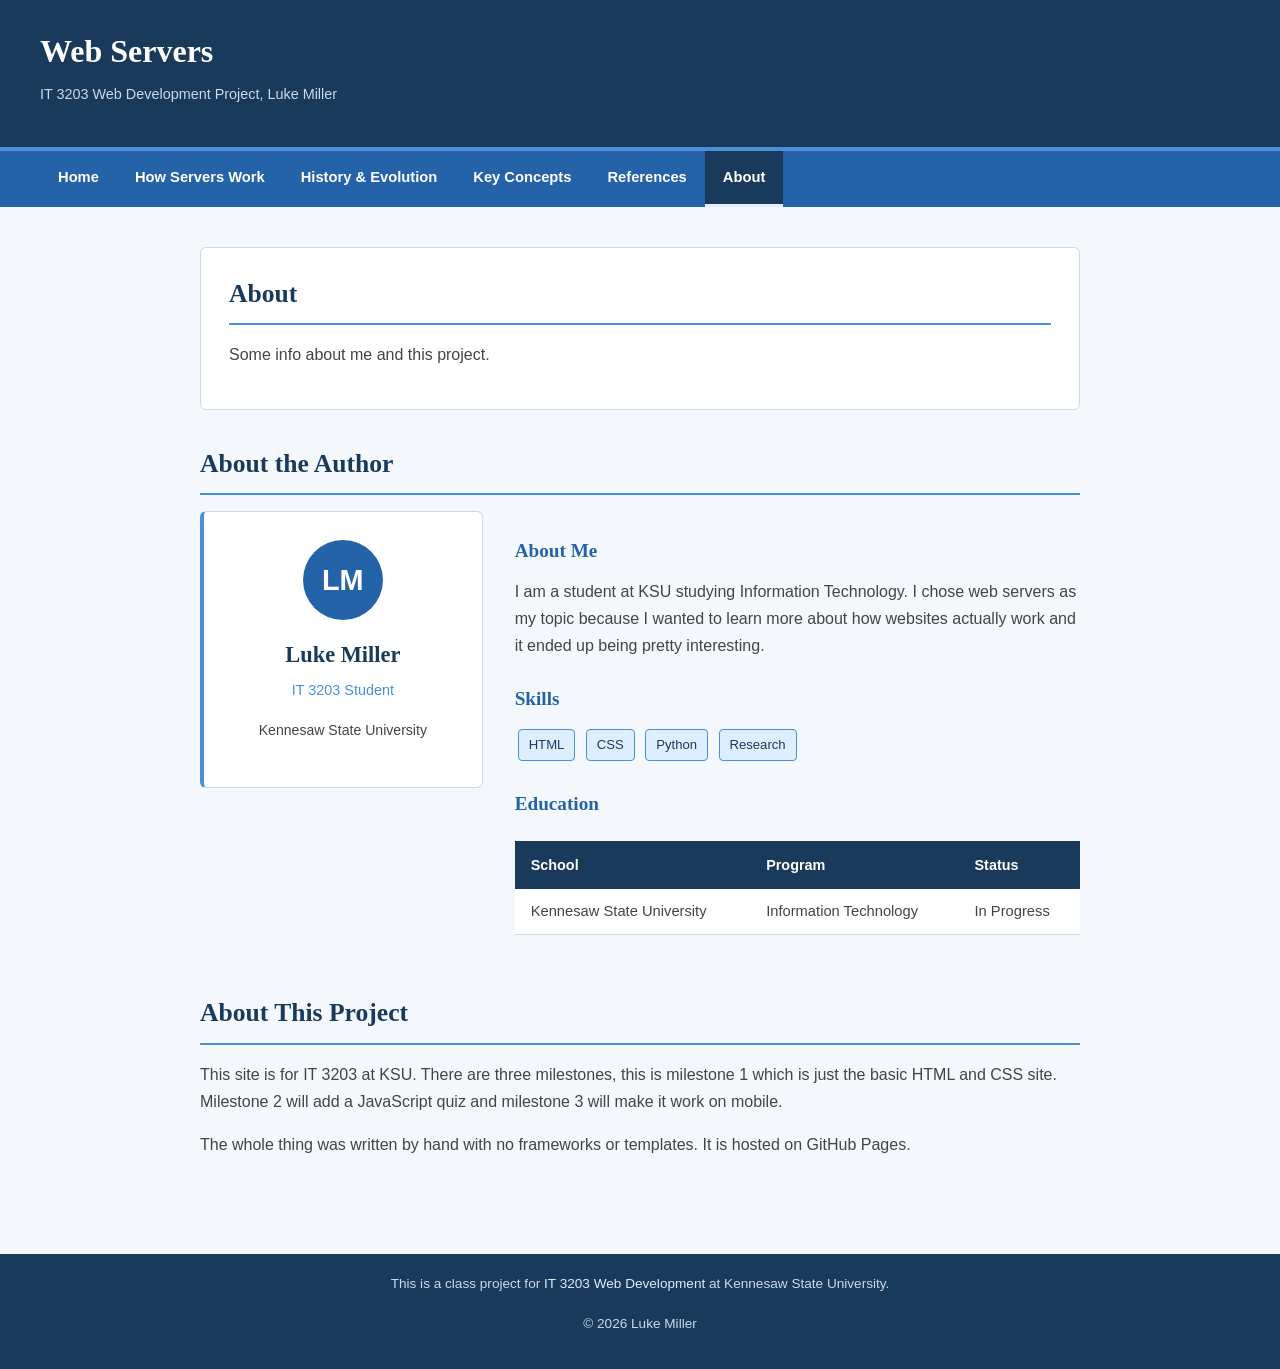
==== about.html @ 10218efb "Add files via upload" ====
<!DOCTYPE html>
<html lang="en">
<head>
    <meta charset="UTF-8">
    <meta name="viewport" content="width=device-width, initial-scale=1.0">
    <title>About - Web Servers</title>
    <link rel="stylesheet" href="styles.css">
</head>
<body>
<div class="page-wrapper">

    <header>
        <h1>Web Servers</h1>
        <p>IT 3203 Web Development Project, Luke Miller</p>
    </header>

    <nav>
        <ul>
            <li><a href="index.html">Home</a></li>
            <li><a href="how-servers-work.html">How Servers Work</a></li>
            <li><a href="history.html">History &amp; Evolution</a></li>
            <li><a href="key-concepts.html">Key Concepts</a></li>
            <li><a href="references.html">References</a></li>
            <li><a href="about.html" class="active">About</a></li>
        </ul>
    </nav>

    <main>

        <div id="page-intro">
            <h2 class="section-title">About</h2>
            <p>Some info about me and this project.</p>
        </div>

        <h2 class="section-title">About the Author</h2>

        <div class="about-grid">
            <div>
                <div class="card" style="text-align: center; padding: 28px 20px;">
                    <div style="width: 80px; height: 80px; border-radius: 50%; background-color: #2563a8; color: white; font-size: 1.8rem; font-weight: bold; display: flex; align-items: center; justify-content: center; margin: 0 auto 16px;">
                        LM
                    </div>
                    <h2 style="font-family: Georgia, serif; color: #1a3a5c; font-size: 1.4rem; margin-bottom: 4px;">Luke Miller</h2>
                    <p style="color: #4a90d9; font-size: 0.9rem;">IT 3203 Student</p>
                    <p style="color: #444444; font-size: 0.88rem; margin-top: 8px;">Kennesaw State University</p>
                </div>
            </div>

            <div class="about-info">
                <h3 class="sub-title">About Me</h3>
                <p>
                    I am a student at KSU studying Information Technology. I chose web servers as my
                    topic because I wanted to learn more about how websites actually work and it ended
                    up being pretty interesting.
                </p>

                <h3 class="sub-title">Skills</h3>
                <div style="margin-bottom: 20px;">
                    <span class="skill-badge">HTML</span>
                    <span class="skill-badge">CSS</span>
                    <span class="skill-badge">Python</span>
                    <span class="skill-badge">Research</span>
                </div>

                <h3 class="sub-title">Education</h3>
                <table>
                    <thead>
                        <tr>
                            <th>School</th>
                            <th>Program</th>
                            <th>Status</th>
                        </tr>
                    </thead>
                    <tbody>
                        <tr>
                            <td>Kennesaw State University</td>
                            <td>Information Technology</td>
                            <td>In Progress</td>
                        </tr>
                    </tbody>
                </table>
            </div>
        </div>

        <h2 class="section-title" style="margin-top: 36px;">About This Project</h2>
        <p>
            This site is for IT 3203 at KSU. There are three milestones, this is milestone 1 which
            is just the basic HTML and CSS site. Milestone 2 will add a JavaScript quiz and milestone
            3 will make it work on mobile.
        </p>
        <p>
            The whole thing was written by hand with no frameworks or templates. It is hosted on GitHub Pages.
        </p>

    </main>

    <footer>
        <p>This is a class project for <a href="https://ksuweb.github.io/IT3203/" target="_blank">IT 3203 Web Development</a> at Kennesaw State University.</p>
        <p style="margin-top: 6px;">&copy; 2026 Luke Miller</p>
    </footer>

</div>
</body>
</html>
---- styles.css ----
/* my css stylesheet for web servers project */
/* Luke Miller IT 3203 */

/* color variables */
:root {
    --blue-dark: #1a3a5c;
    --blue-mid: #2563a8;
    --blue-light: #4a90d9;
    --blue-pale: #dceeff;
    --white: #ffffff;
    --gray-light: #f4f7fb;
    --gray-mid: #cdd8e8;
    --gray-text: #444444;
}

/* reset */
* {
    margin: 0;
    padding: 0;
    box-sizing: border-box;
}

body {
    font-family: 'Trebuchet MS', sans-serif;
    font-size: 16px;
    color: #444444;
    background-color: #f4f7fb;
    line-height: 1.7;
}

/* grid layout for the page */
.page-wrapper {
    display: grid;
    grid-template-rows: auto auto 1fr auto;
    grid-template-areas:
        "header"
        "nav"
        "main"
        "footer";
    min-height: 100vh;
}

/* header styles */
header {
    grid-area: header;
    background-color: #1a3a5c;
    color: white;
    padding: 24px 40px;
    border-bottom: 4px solid #4a90d9;
}

header h1 {
    font-family: Georgia, serif;
    font-size: 2rem;
}

header p {
    font-size: 0.9rem;
    color: #cdd8e8;
    margin-top: 4px;
}

/* navigation - type selector */
nav {
    grid-area: nav;
    background-color: #2563a8;
}

nav ul {
    list-style: none;
    display: flex;
    flex-wrap: wrap;
    padding: 0 40px;
}

nav ul li a {
    display: block;
    padding: 14px 18px;
    color: white;
    text-decoration: none;
    font-size: 0.92rem;
    font-weight: bold;
    border-bottom: 3px solid transparent;
}

/* hover effect on nav links */
nav ul li a:hover {
    background-color: #1a3a5c;
    border-bottom: 3px solid #4a90d9;
}

nav ul li a.active {
    background-color: #1a3a5c;
    border-bottom: 3px solid #dceeff;
}

/* main content area */
main {
    grid-area: main;
    padding: 40px;
    max-width: 960px;
    width: 100%;
    margin: 0 auto;
}

/* class selector for section titles */
.section-title {
    font-family: Georgia, serif;
    font-size: 1.6rem;
    color: #1a3a5c;
    margin-bottom: 16px;
    padding-bottom: 8px;
    border-bottom: 2px solid #4a90d9;
}

.sub-title {
    font-family: Georgia, serif;
    font-size: 1.2rem;
    color: #2563a8;
    margin: 24px 0 10px 0;
}

p {
    margin-bottom: 16px;
}

/* card grid */
.card-grid {
    display: grid;
    grid-template-columns: repeat(auto-fit, minmax(220px, 1fr));
    gap: 20px;
    margin: 24px 0;
}

.card {
    background-color: white;
    border: 1px solid #cdd8e8;
    border-left: 4px solid #4a90d9;
    border-radius: 6px;
    padding: 20px;
}

.card h3 {
    color: #1a3a5c;
    font-size: 1rem;
    margin-bottom: 8px;
}

/* lists */
ul.content-list {
    margin: 12px 0 20px 24px;
}

ul.content-list li {
    margin-bottom: 8px;
}

ol.content-list {
    margin: 12px 0 20px 24px;
}

ol.content-list li {
    margin-bottom: 8px;
}

/* table styles */
table {
    width: 100%;
    border-collapse: collapse;
    margin: 20px 0;
    background-color: white;
}

th {
    background-color: #1a3a5c;
    color: white;
    padding: 12px 16px;
    text-align: left;
    font-size: 0.9rem;
}

td {
    padding: 10px 16px;
    border-bottom: 1px solid #cdd8e8;
    font-size: 0.92rem;
}

/* zebra stripes on table rows */
tr:nth-child(even) {
    background-color: #dceeff;
}

/* id selector for intro box */
#page-intro {
    background-color: white;
    border: 1px solid #cdd8e8;
    border-radius: 6px;
    padding: 24px 28px;
    margin-bottom: 32px;
}

/* table of contents box */
.toc {
    background-color: white;
    border: 1px solid #cdd8e8;
    border-radius: 6px;
    padding: 20px 28px;
    display: inline-block;
    min-width: 260px;
    margin: 20px 0;
}

.toc h3 {
    color: #1a3a5c;
    margin-bottom: 12px;
    font-size: 1rem;
    text-transform: uppercase;
    letter-spacing: 1px;
}

.toc ol {
    margin-left: 20px;
}

.toc ol li {
    margin-bottom: 6px;
}

/* link styles with hover */
a {
    color: #2563a8;
    text-decoration: none;
}

a:hover {
    color: #1a3a5c;
    text-decoration: underline;
}

/* key term boxes */
.key-term {
    background-color: white;
    border: 1px solid #cdd8e8;
    border-left: 4px solid #2563a8;
    border-radius: 4px;
    padding: 16px 20px;
    margin-bottom: 16px;
}

.key-term h3 {
    color: #1a3a5c;
    font-size: 1rem;
    margin-bottom: 6px;
}

/* reference boxes */
.reference-item {
    background-color: white;
    border: 1px solid #cdd8e8;
    border-radius: 4px;
    padding: 14px 18px;
    margin-bottom: 12px;
    font-size: 0.92rem;
}

.reference-item a {
    font-size: 0.85rem;
    display: block;
    margin-top: 4px;
}

/* about page grid layout */
.about-grid {
    display: grid;
    grid-template-columns: 1fr 2fr;
    gap: 32px;
}

/* skill badges on about page */
.skill-badge {
    display: inline-block;
    background-color: #dceeff;
    color: #1a3a5c;
    border: 1px solid #4a90d9;
    border-radius: 4px;
    padding: 4px 10px;
    font-size: 0.82rem;
    margin: 3px;
}

/* footer */
footer {
    grid-area: footer;
    background-color: #1a3a5c;
    color: #cdd8e8;
    text-align: center;
    padding: 18px 40px;
    font-size: 0.85rem;
    margin-top: 40px;
}

footer a {
    color: #dceeff;
}

footer a:hover {
    color: white;
}
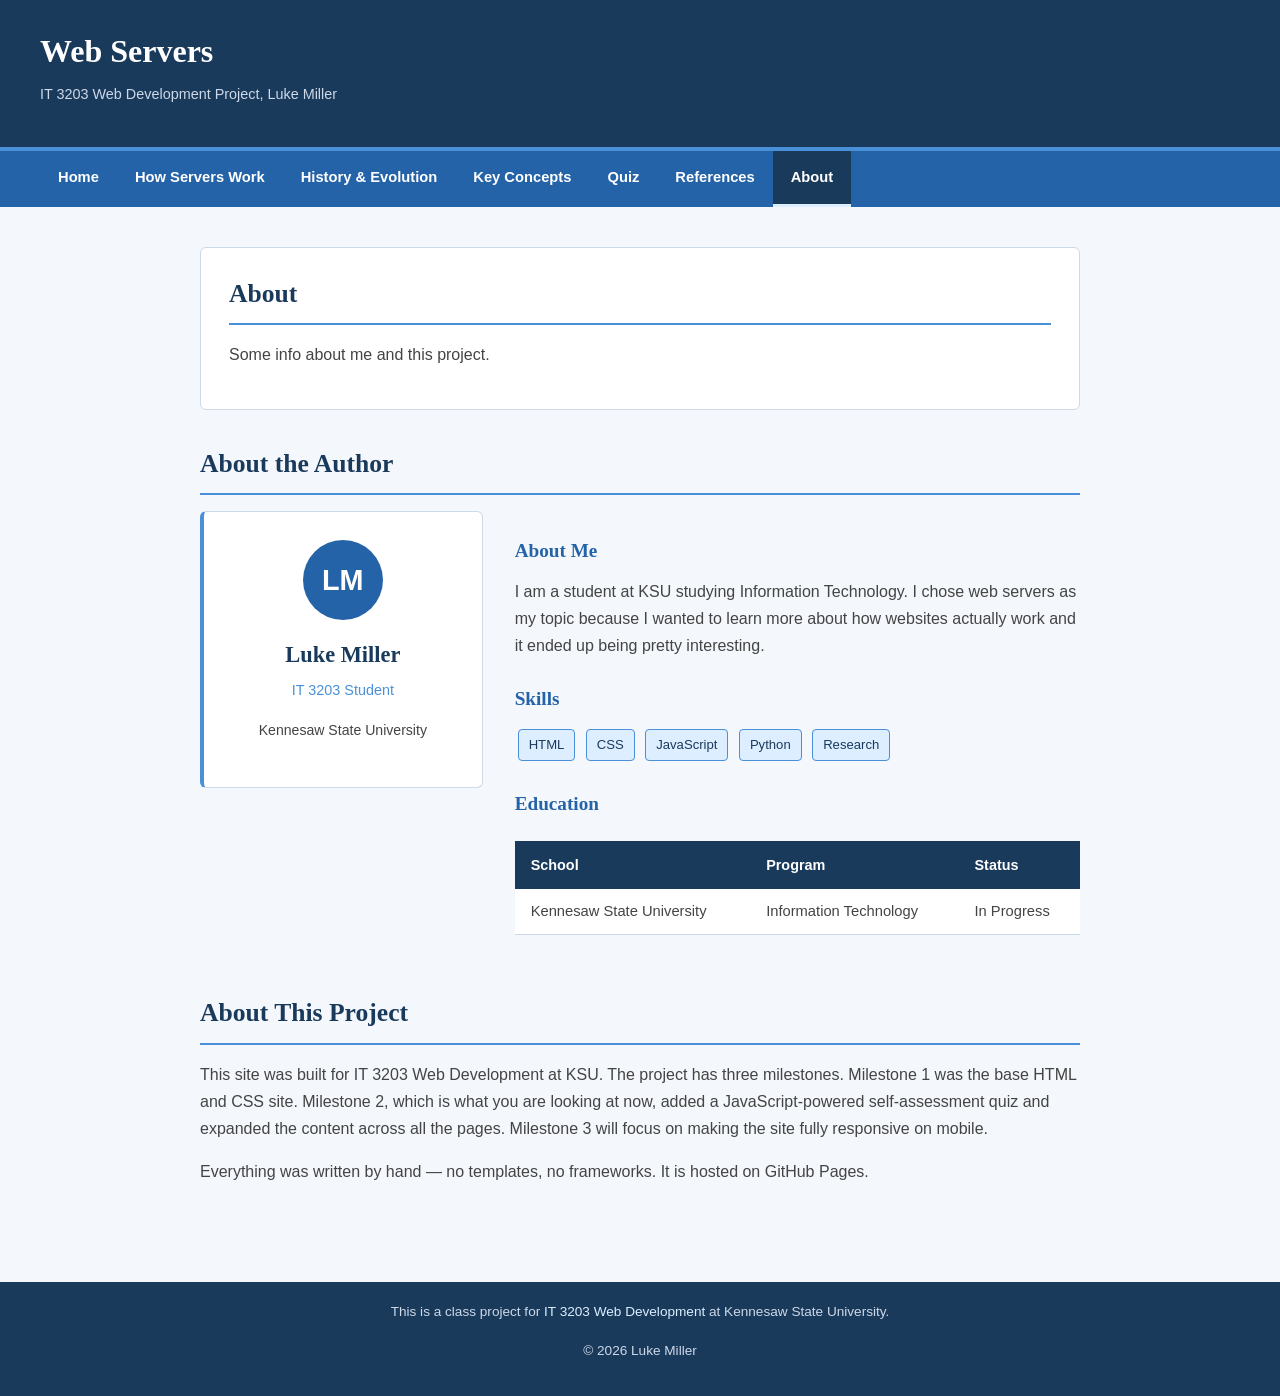
==== commit 37866a06: "Add files via upload" ====
--- a/about.html
+++ b/about.html
@@ -20,6 +20,7 @@
             <li><a href="how-servers-work.html">How Servers Work</a></li>
             <li><a href="history.html">History &amp; Evolution</a></li>
             <li><a href="key-concepts.html">Key Concepts</a></li>
+            <li><a href="quiz.html">Quiz</a></li>
             <li><a href="references.html">References</a></li>
             <li><a href="about.html" class="active">About</a></li>
         </ul>
@@ -58,6 +59,7 @@
                 <div style="margin-bottom: 20px;">
                     <span class="skill-badge">HTML</span>
                     <span class="skill-badge">CSS</span>
+                    <span class="skill-badge">JavaScript</span>
                     <span class="skill-badge">Python</span>
                     <span class="skill-badge">Research</span>
                 </div>
@@ -84,13 +86,13 @@
 
         <h2 class="section-title" style="margin-top: 36px;">About This Project</h2>
         <p>
-            This site is for IT 3203 at KSU. There are three milestones, this is milestone 1 which
-            is just the basic HTML and CSS site. Milestone 2 will add a JavaScript quiz and milestone
-            3 will make it work on mobile.
+            This site was built for IT 3203 Web Development at KSU. The project has three milestones.
+            Milestone 1 was the base HTML and CSS site. Milestone 2, which is what you are looking at now,
+            added a JavaScript-powered self-assessment quiz and expanded the content across all the pages.
+            Milestone 3 will focus on making the site fully responsive on mobile.
         </p>
         <p>
-            The whole thing was written by hand with no frameworks or templates. It is hosted on GitHub Pages.
-        </p>
+            Everything was written by hand — no templates, no frameworks. It is hosted on GitHub Pages.</p>
 
     </main>
 
--- a/styles.css
+++ b/styles.css
@@ -306,3 +306,144 @@
 footer a:hover {
     color: white;
 }
+
+/* =============================================
+   MILESTONE 2 STYLE ADDITIONS
+   ============================================= */
+
+/* stats bar - row of 3 highlight numbers on home page */
+.stats-bar {
+    display: grid;
+    grid-template-columns: repeat(auto-fit, minmax(160px, 1fr));
+    gap: 16px;
+    margin: 28px 0;
+}
+
+.stat-card {
+    background-color: var(--blue-dark);
+    color: white;
+    border-radius: 6px;
+    padding: 20px 16px;
+    text-align: center;
+}
+
+.stat-card .stat-number {
+    font-family: Georgia, serif;
+    font-size: 2rem;
+    font-weight: bold;
+    color: var(--blue-light);
+    display: block;
+    line-height: 1;
+    margin-bottom: 6px;
+}
+
+.stat-card .stat-label {
+    font-size: 0.82rem;
+    color: var(--gray-mid);
+    text-transform: uppercase;
+    letter-spacing: 0.5px;
+}
+
+/* callout / did-you-know box */
+.callout {
+    background-color: var(--blue-pale);
+    border-left: 4px solid var(--blue-mid);
+    border-radius: 0 6px 6px 0;
+    padding: 16px 20px;
+    margin: 24px 0;
+    font-size: 0.95rem;
+    color: var(--blue-dark);
+}
+
+.callout strong {
+    display: block;
+    margin-bottom: 4px;
+    font-size: 0.8rem;
+    text-transform: uppercase;
+    letter-spacing: 1px;
+    color: var(--blue-mid);
+}
+
+/* warning / note callout variant */
+.callout.note {
+    background-color: #fffde7;
+    border-left-color: #f9a825;
+    color: #4a3900;
+}
+
+.callout.note strong {
+    color: #f9a825;
+}
+
+/* page hero accent strip under the intro box */
+.page-hero {
+    background: linear-gradient(135deg, var(--blue-dark) 0%, var(--blue-mid) 100%);
+    color: white;
+    border-radius: 6px;
+    padding: 28px 32px;
+    margin-bottom: 32px;
+    position: relative;
+    overflow: hidden;
+}
+
+.page-hero::after {
+    content: "";
+    position: absolute;
+    right: -20px;
+    top: -20px;
+    width: 120px;
+    height: 120px;
+    border-radius: 50%;
+    background-color: rgba(255,255,255,0.05);
+}
+
+.page-hero h2 {
+    font-family: Georgia, serif;
+    font-size: 1.6rem;
+    margin-bottom: 10px;
+    color: white;
+    border: none;
+    padding: 0;
+}
+
+.page-hero p {
+    color: var(--blue-pale);
+    margin-bottom: 0;
+    font-size: 0.97rem;
+    line-height: 1.6;
+}
+
+/* two column layout for concept pairs */
+.two-col {
+    display: grid;
+    grid-template-columns: 1fr 1fr;
+    gap: 20px;
+    margin: 20px 0;
+}
+
+@media (max-width: 640px) {
+    .two-col {
+        grid-template-columns: 1fr;
+    }
+    .about-grid {
+        grid-template-columns: 1fr;
+    }
+}
+
+/* method badge in HTTP methods table */
+.method-badge {
+    display: inline-block;
+    font-family: monospace;
+    font-size: 0.85rem;
+    font-weight: bold;
+    padding: 2px 8px;
+    border-radius: 3px;
+    background-color: var(--blue-dark);
+    color: white;
+}
+
+/* comparison table row highlight for server software */
+tr.highlight-row td {
+    font-weight: bold;
+    color: var(--blue-dark);
+}
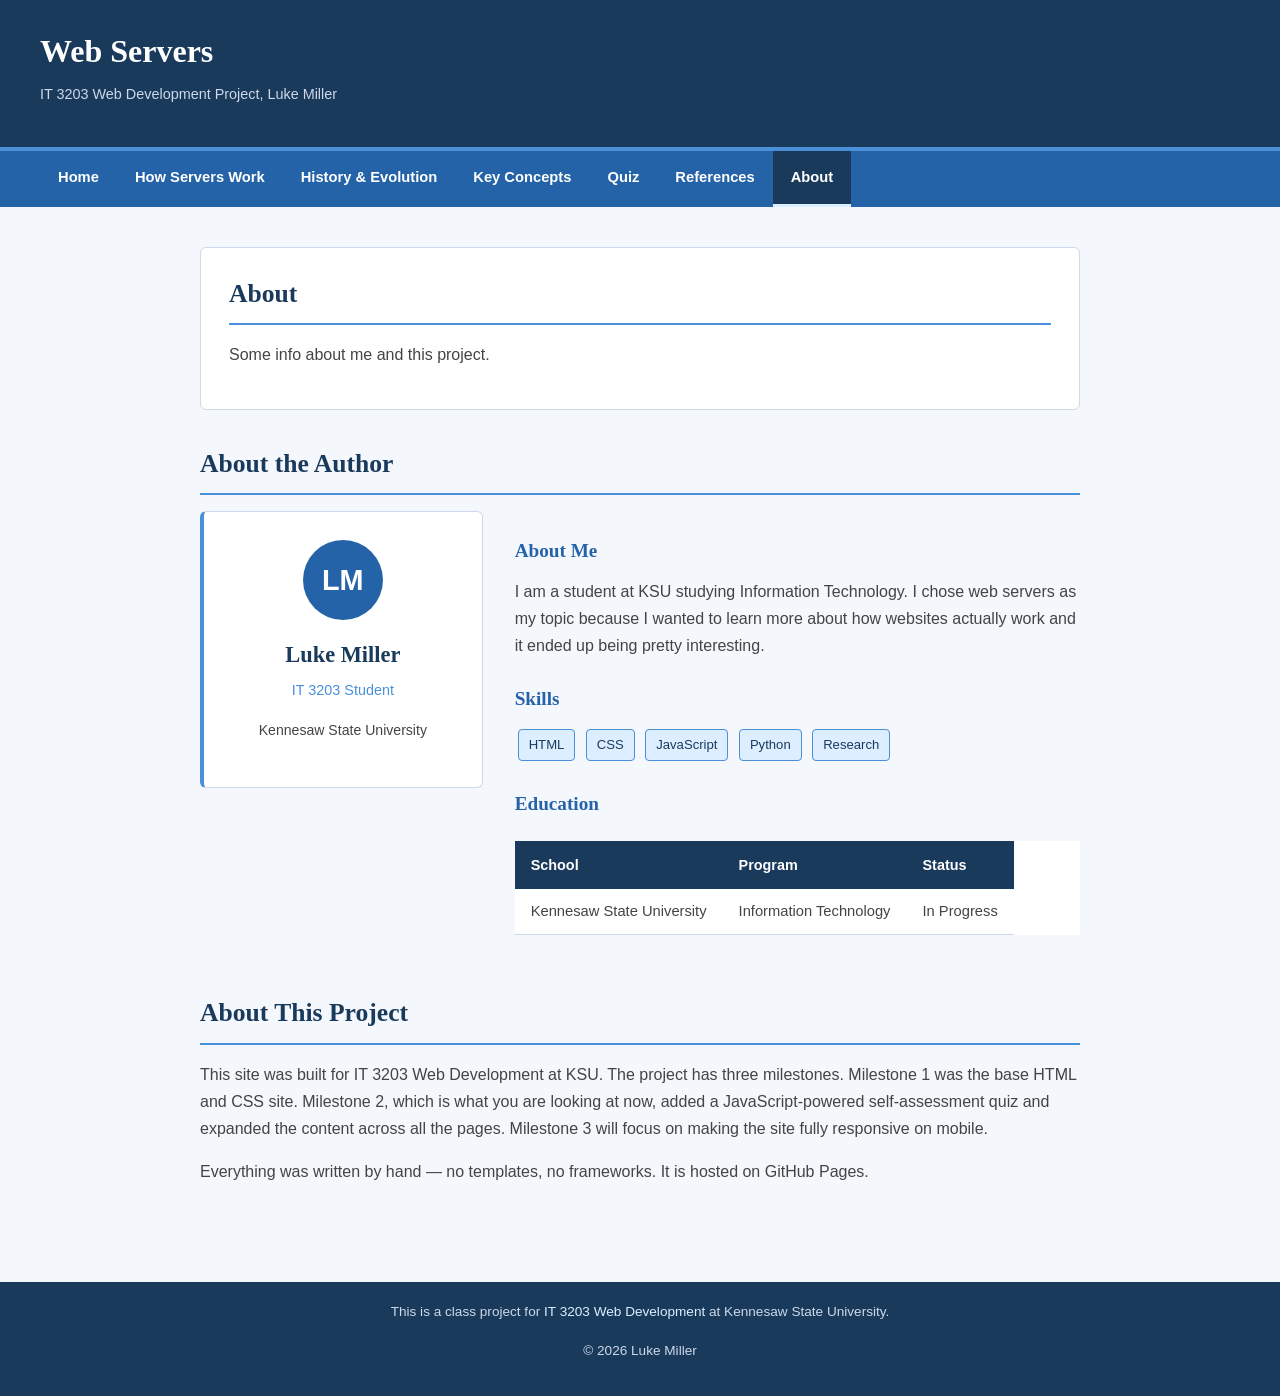
==== commit 13ced5a5: "Add files via upload" ====
--- a/about.html
+++ b/about.html
@@ -10,11 +10,12 @@
 <div class="page-wrapper">
 
     <header>
-        <h1>Web Servers</h1>
-        <p>IT 3203 Web Development Project, Luke Miller</p>
+        <div class="header-text"><h1>Web Servers</h1>
+        <p>IT 3203 Web Development Project, Luke Miller</p></div>
+        <button class="menu-toggle" id="menu-toggle" aria-expanded="false" aria-controls="main-nav">Menu</button>
     </header>
 
-    <nav>
+    <nav id="main-nav">
         <ul>
             <li><a href="index.html">Home</a></li>
             <li><a href="how-servers-work.html">How Servers Work</a></li>
@@ -102,5 +103,6 @@
     </footer>
 
 </div>
+<script src="main.js"></script>
 </body>
 </html>
--- a/styles.css
+++ b/styles.css
@@ -1,5 +1,8 @@
-/* my css stylesheet for web servers project */
-/* Luke Miller IT 3203 */
+/* =============================================
+   Web Servers Project - styles.css
+   Luke Miller | IT 3203 Web Development
+   Milestone 3: Added responsive/mobile design
+   ============================================= */
 
 /* color variables */
 :root {
@@ -47,6 +50,11 @@
     color: white;
     padding: 24px 40px;
     border-bottom: 4px solid #4a90d9;
+    display: flex;
+    align-items: center;
+    justify-content: space-between;
+    flex-wrap: wrap;
+    gap: 10px;
 }
 
 header h1 {
@@ -60,7 +68,26 @@
     margin-top: 4px;
 }
 
-/* navigation - type selector */
+/* wrapper for title and subtitle in header */
+.header-text {
+    display: flex;
+    flex-direction: column;
+}
+
+/* hamburger button - hidden on desktop, shown on mobile */
+.menu-toggle {
+    display: none;
+    background: none;
+    border: 2px solid white;
+    border-radius: 4px;
+    color: white;
+    font-size: 1.4rem;
+    cursor: pointer;
+    padding: 4px 10px;
+    line-height: 1;
+}
+
+/* navigation */
 nav {
     grid-area: nav;
     background-color: #2563a8;
@@ -83,7 +110,6 @@
     border-bottom: 3px solid transparent;
 }
 
-/* hover effect on nav links */
 nav ul li a:hover {
     background-color: #1a3a5c;
     border-bottom: 3px solid #4a90d9;
@@ -103,7 +129,6 @@
     margin: 0 auto;
 }
 
-/* class selector for section titles */
 .section-title {
     font-family: Georgia, serif;
     font-size: 1.6rem;
@@ -163,12 +188,15 @@
     margin-bottom: 8px;
 }
 
-/* table styles */
+/* table styles - scrollable on mobile */
 table {
     width: 100%;
     border-collapse: collapse;
     margin: 20px 0;
     background-color: white;
+    display: block;
+    overflow-x: auto;
+    -webkit-overflow-scrolling: touch;
 }
 
 th {
@@ -177,6 +205,7 @@
     padding: 12px 16px;
     text-align: left;
     font-size: 0.9rem;
+    white-space: nowrap;
 }
 
 td {
@@ -185,12 +214,10 @@
     font-size: 0.92rem;
 }
 
-/* zebra stripes on table rows */
 tr:nth-child(even) {
     background-color: #dceeff;
 }
 
-/* id selector for intro box */
 #page-intro {
     background-color: white;
     border: 1px solid #cdd8e8;
@@ -199,7 +226,6 @@
     margin-bottom: 32px;
 }
 
-/* table of contents box */
 .toc {
     background-color: white;
     border: 1px solid #cdd8e8;
@@ -207,6 +233,7 @@
     padding: 20px 28px;
     display: inline-block;
     min-width: 260px;
+    max-width: 100%;
     margin: 20px 0;
 }
 
@@ -226,7 +253,6 @@
     margin-bottom: 6px;
 }
 
-/* link styles with hover */
 a {
     color: #2563a8;
     text-decoration: none;
@@ -237,7 +263,6 @@
     text-decoration: underline;
 }
 
-/* key term boxes */
 .key-term {
     background-color: white;
     border: 1px solid #cdd8e8;
@@ -253,7 +278,6 @@
     margin-bottom: 6px;
 }
 
-/* reference boxes */
 .reference-item {
     background-color: white;
     border: 1px solid #cdd8e8;
@@ -269,14 +293,12 @@
     margin-top: 4px;
 }
 
-/* about page grid layout */
 .about-grid {
     display: grid;
     grid-template-columns: 1fr 2fr;
     gap: 32px;
 }
 
-/* skill badges on about page */
 .skill-badge {
     display: inline-block;
     background-color: #dceeff;
@@ -288,7 +310,6 @@
     margin: 3px;
 }
 
-/* footer */
 footer {
     grid-area: footer;
     background-color: #1a3a5c;
@@ -308,10 +329,9 @@
 }
 
 /* =============================================
-   MILESTONE 2 STYLE ADDITIONS
+   MILESTONE 2 ADDITIONS
    ============================================= */
 
-/* stats bar - row of 3 highlight numbers on home page */
 .stats-bar {
     display: grid;
     grid-template-columns: repeat(auto-fit, minmax(160px, 1fr));
@@ -344,7 +364,6 @@
     letter-spacing: 0.5px;
 }
 
-/* callout / did-you-know box */
 .callout {
     background-color: var(--blue-pale);
     border-left: 4px solid var(--blue-mid);
@@ -364,7 +383,6 @@
     color: var(--blue-mid);
 }
 
-/* warning / note callout variant */
 .callout.note {
     background-color: #fffde7;
     border-left-color: #f9a825;
@@ -375,7 +393,6 @@
     color: #f9a825;
 }
 
-/* page hero accent strip under the intro box */
 .page-hero {
     background: linear-gradient(135deg, var(--blue-dark) 0%, var(--blue-mid) 100%);
     color: white;
@@ -413,7 +430,6 @@
     line-height: 1.6;
 }
 
-/* two column layout for concept pairs */
 .two-col {
     display: grid;
     grid-template-columns: 1fr 1fr;
@@ -421,16 +437,6 @@
     margin: 20px 0;
 }
 
-@media (max-width: 640px) {
-    .two-col {
-        grid-template-columns: 1fr;
-    }
-    .about-grid {
-        grid-template-columns: 1fr;
-    }
-}
-
-/* method badge in HTTP methods table */
 .method-badge {
     display: inline-block;
     font-family: monospace;
@@ -442,8 +448,239 @@
     color: white;
 }
 
-/* comparison table row highlight for server software */
 tr.highlight-row td {
     font-weight: bold;
     color: var(--blue-dark);
 }
+
+/* =============================================
+   MILESTONE 3 - RESPONSIVE AND MOBILE DESIGN
+
+   This section implements media queries for
+   two different screen sizes as required:
+   1. Tablet screens (max-width: 768px)
+   2. Phone screens (max-width: 480px)
+
+   Best practices applied:
+   - Mobile-friendly navigation with hamburger menu
+   - Flexible grid layouts that stack on small screens
+   - Readable font sizes at every screen size
+   - Touch-friendly button and link sizing
+   - Horizontally scrollable tables on small screens
+   - Images scale down with max-width: 100%
+   ============================================= */
+
+/* make images responsive everywhere */
+img {
+    max-width: 100%;
+    height: auto;
+    display: block;
+}
+
+/* ---- MEDIA QUERY 1: Tablet (768px and below) ---- */
+@media (max-width: 768px) {
+
+    /* show the hamburger button on tablet */
+    .menu-toggle {
+        display: block;
+    }
+
+    /* reduce header padding */
+    header {
+        padding: 16px 20px;
+    }
+
+    header h1 {
+        font-size: 1.5rem;
+    }
+
+    /* collapse nav into a dropdown on mobile */
+    nav ul {
+        display: none;
+        flex-direction: column;
+        padding: 0;
+    }
+
+    /* JS adds nav-open class to show the menu when hamburger is clicked */
+    nav.nav-open ul {
+        display: flex;
+    }
+
+    nav ul li {
+        width: 100%;
+        border-bottom: 1px solid rgba(255,255,255,0.1);
+    }
+
+    nav ul li a {
+        padding: 14px 20px;
+        border-bottom: none;
+        border-left: 4px solid transparent;
+    }
+
+    nav ul li a:hover,
+    nav ul li a.active {
+        border-bottom: none;
+        border-left: 4px solid #4a90d9;
+        background-color: #1a3a5c;
+    }
+
+    /* reduce main padding */
+    main {
+        padding: 24px 20px;
+    }
+
+    /* smaller section titles */
+    .section-title {
+        font-size: 1.3rem;
+    }
+
+    /* page hero more compact */
+    .page-hero {
+        padding: 20px 22px;
+    }
+
+    .page-hero h2 {
+        font-size: 1.3rem;
+    }
+
+    /* two column layouts stack to one */
+    .two-col {
+        grid-template-columns: 1fr;
+    }
+
+    /* about grid stacks */
+    .about-grid {
+        grid-template-columns: 1fr;
+    }
+
+    /* stats bar goes to 2 columns on tablet */
+    .stats-bar {
+        grid-template-columns: repeat(2, 1fr);
+    }
+
+    /* card grid adjusts */
+    .card-grid {
+        grid-template-columns: repeat(auto-fit, minmax(180px, 1fr));
+    }
+
+    /* toc box goes full width */
+    .toc {
+        display: block;
+        width: 100%;
+    }
+
+    /* footer smaller padding */
+    footer {
+        padding: 16px 20px;
+    }
+}
+
+/* ---- MEDIA QUERY 2: Phone (480px and below) ---- */
+@media (max-width: 480px) {
+
+    body {
+        font-size: 15px;
+    }
+
+    /* even smaller header on phone */
+    header {
+        padding: 12px 16px;
+    }
+
+    header h1 {
+        font-size: 1.2rem;
+    }
+
+    header p {
+        font-size: 0.78rem;
+    }
+
+    /* tighter main padding */
+    main {
+        padding: 16px 12px;
+    }
+
+    /* compact page hero on phone */
+    .page-hero {
+        padding: 14px 16px;
+        border-radius: 4px;
+        margin-bottom: 20px;
+    }
+
+    .page-hero h2 {
+        font-size: 1.1rem;
+    }
+
+    .page-hero p {
+        font-size: 0.88rem;
+    }
+
+    /* smaller section title */
+    .section-title {
+        font-size: 1.1rem;
+    }
+
+    /* stats bar goes to single column on phone */
+    .stats-bar {
+        grid-template-columns: 1fr;
+    }
+
+    .stat-card .stat-number {
+        font-size: 1.6rem;
+    }
+
+    /* cards go single column */
+    .card-grid {
+        grid-template-columns: 1fr;
+    }
+
+    /* compact cards */
+    .card {
+        padding: 14px 16px;
+    }
+
+    /* compact key terms */
+    .key-term {
+        padding: 12px 14px;
+    }
+
+    /* compact reference items */
+    .reference-item {
+        padding: 10px 14px;
+    }
+
+    /* compact callout */
+    .callout {
+        padding: 12px 14px;
+        font-size: 0.88rem;
+    }
+
+    /* smaller table text */
+    td {
+        font-size: 0.82rem;
+        padding: 8px 10px;
+    }
+
+    th {
+        font-size: 0.8rem;
+        padding: 10px 10px;
+    }
+
+    /* full width footer */
+    footer {
+        font-size: 0.78rem;
+        padding: 12px 14px;
+    }
+
+    /* quiz submit button full width on phone */
+    #submit-btn {
+        width: 100%;
+        padding: 14px;
+        font-size: 1rem;
+    }
+
+    /* sub title smaller */
+    .sub-title {
+        font-size: 1.05rem;
+    }
+}
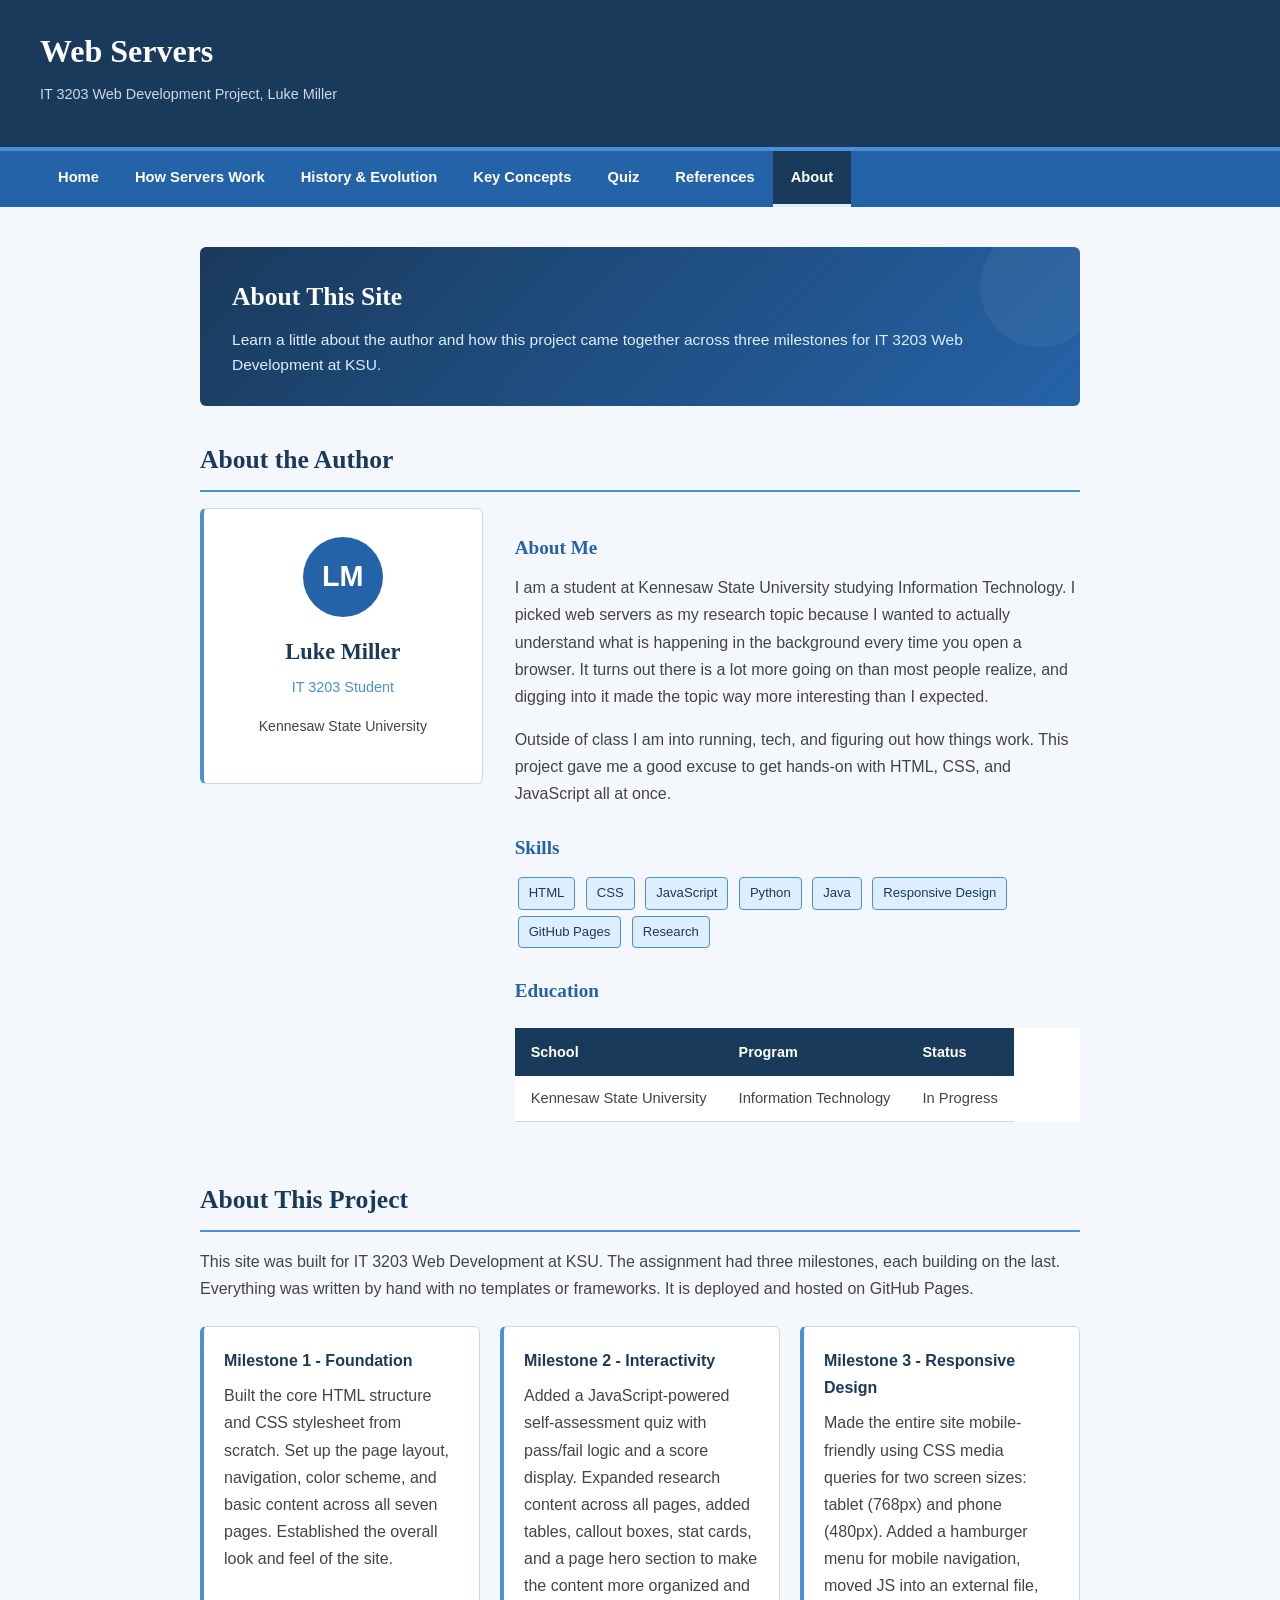
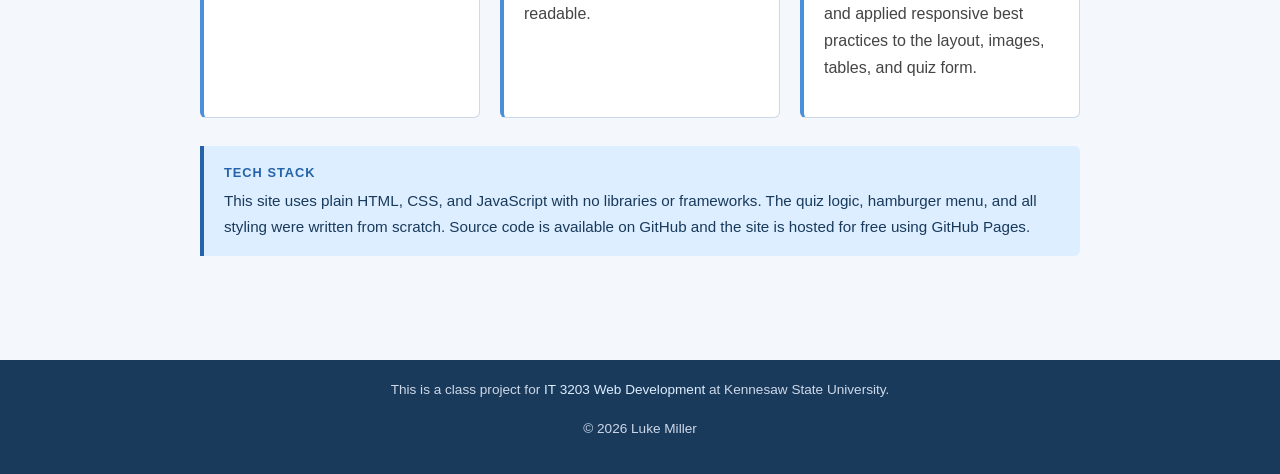
==== commit afb8acd7: "Add files via upload" ====
--- a/about.html
+++ b/about.html
@@ -29,11 +29,15 @@
 
     <main>
 
-        <div id="page-intro">
-            <h2 class="section-title">About</h2>
-            <p>Some info about me and this project.</p>
+        <div class="page-hero">
+            <h2>About This Site</h2>
+            <p>
+                Learn a little about the author and how this project came together
+                across three milestones for IT 3203 Web Development at KSU.
+            </p>
         </div>
 
+        <!-- author section -->
         <h2 class="section-title">About the Author</h2>
 
         <div class="about-grid">
@@ -51,9 +55,16 @@
             <div class="about-info">
                 <h3 class="sub-title">About Me</h3>
                 <p>
-                    I am a student at KSU studying Information Technology. I chose web servers as my
-                    topic because I wanted to learn more about how websites actually work and it ended
-                    up being pretty interesting.
+                    I am a student at Kennesaw State University studying Information Technology.
+                    I picked web servers as my research topic because I wanted to actually understand
+                    what is happening in the background every time you open a browser. It turns out
+                    there is a lot more going on than most people realize, and digging into it made
+                    the topic way more interesting than I expected.
+                </p>
+                <p>
+                    Outside of class I am into running, tech, and figuring out how things work.
+                    This project gave me a good excuse to get hands-on with HTML, CSS, and JavaScript
+                    all at once.
                 </p>
 
                 <h3 class="sub-title">Skills</h3>
@@ -62,6 +73,9 @@
                     <span class="skill-badge">CSS</span>
                     <span class="skill-badge">JavaScript</span>
                     <span class="skill-badge">Python</span>
+                    <span class="skill-badge">Java</span>
+                    <span class="skill-badge">Responsive Design</span>
+                    <span class="skill-badge">GitHub Pages</span>
                     <span class="skill-badge">Research</span>
                 </div>
 
@@ -85,15 +99,51 @@
             </div>
         </div>
 
+        <!-- project section -->
         <h2 class="section-title" style="margin-top: 36px;">About This Project</h2>
+
         <p>
-            This site was built for IT 3203 Web Development at KSU. The project has three milestones.
-            Milestone 1 was the base HTML and CSS site. Milestone 2, which is what you are looking at now,
-            added a JavaScript-powered self-assessment quiz and expanded the content across all the pages.
-            Milestone 3 will focus on making the site fully responsive on mobile.
+            This site was built for IT 3203 Web Development at KSU. The assignment had three milestones,
+            each building on the last. Everything was written by hand with no templates or frameworks.
+            It is deployed and hosted on GitHub Pages.
         </p>
-        <p>
-            Everything was written by hand — no templates, no frameworks. It is hosted on GitHub Pages.</p>
+
+        <!-- milestone timeline cards -->
+        <div class="card-grid" style="margin-top: 24px;">
+            <div class="card">
+                <h3>Milestone 1 - Foundation</h3>
+                <p>
+                    Built the core HTML structure and CSS stylesheet from scratch.
+                    Set up the page layout, navigation, color scheme, and basic content
+                    across all seven pages. Established the overall look and feel of the site.
+                </p>
+            </div>
+            <div class="card">
+                <h3>Milestone 2 - Interactivity</h3>
+                <p>
+                    Added a JavaScript-powered self-assessment quiz with pass/fail logic
+                    and a score display. Expanded research content across all pages, added
+                    tables, callout boxes, stat cards, and a page hero section to make the
+                    content more organized and readable.
+                </p>
+            </div>
+            <div class="card">
+                <h3>Milestone 3 - Responsive Design</h3>
+                <p>
+                    Made the entire site mobile-friendly using CSS media queries for two
+                    screen sizes: tablet (768px) and phone (480px). Added a hamburger menu
+                    for mobile navigation, moved JS into an external file, and applied
+                    responsive best practices to the layout, images, tables, and quiz form.
+                </p>
+            </div>
+        </div>
+
+        <div class="callout" style="margin-top: 28px;">
+            <strong>Tech Stack</strong>
+            This site uses plain HTML, CSS, and JavaScript with no libraries or frameworks.
+            The quiz logic, hamburger menu, and all styling were written from scratch.
+            Source code is available on GitHub and the site is hosted for free using GitHub Pages.
+        </div>
 
     </main>
 
